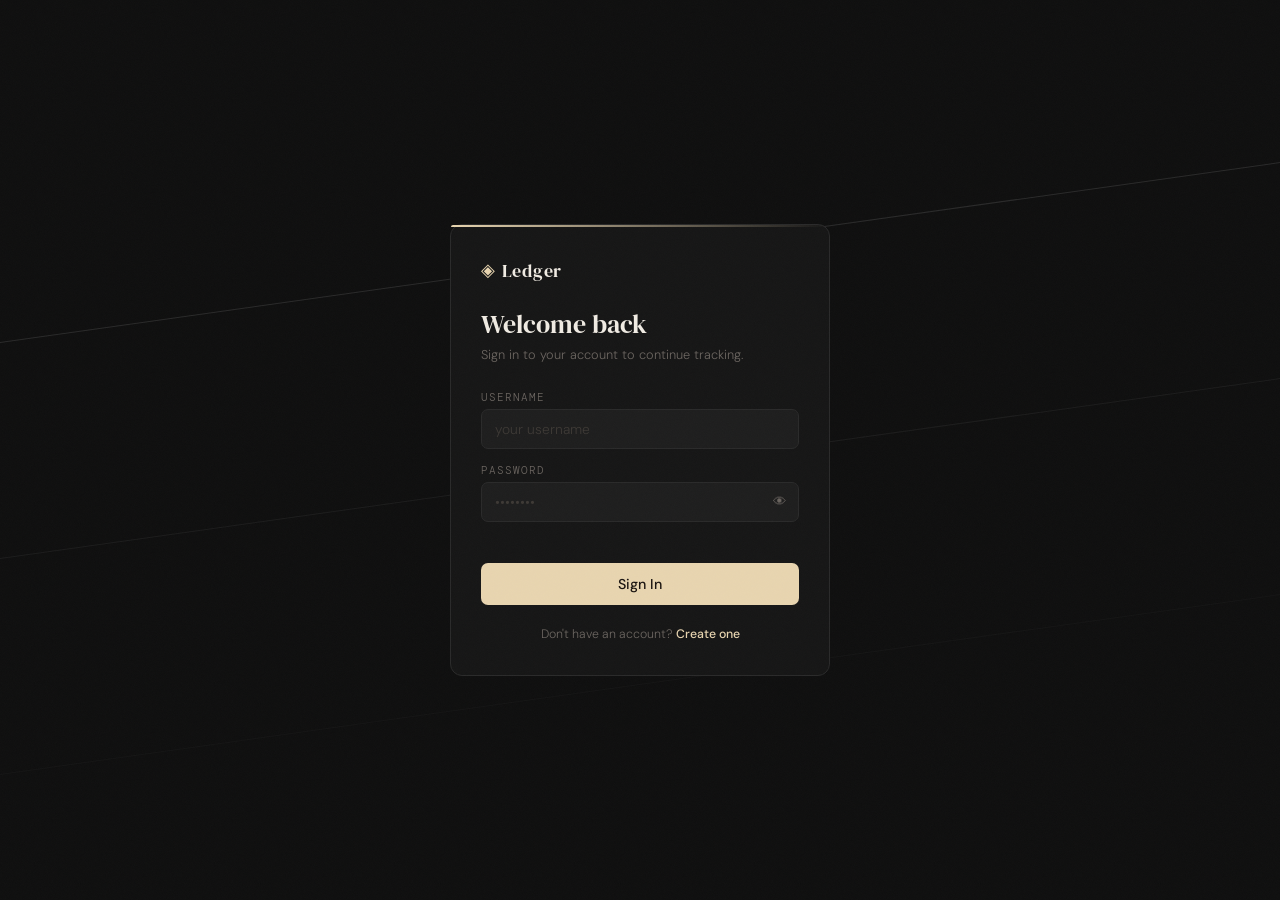
==== frontend/login.html @ a5c193b4 "tambah login register" ====
<!DOCTYPE html>
<html lang="en">

<head>
  <meta charset="UTF-8" />
  <meta name="viewport" content="width=device-width, initial-scale=1.0" />
  <title>Ledger — Sign In</title>
  <link rel="preconnect" href="https://fonts.googleapis.com" />
  <link
    href="https://fonts.googleapis.com/css2?family=DM+Serif+Display:ital@0;1&family=DM+Mono:wght@400;500&family=DM+Sans:wght@300;400;500&display=swap"
    rel="stylesheet" />
  <link rel="stylesheet" href="auth.css" />
</head>

<body>
  <div class="grain"></div>
  <div class="auth-bg">
    <div class="auth-bg-line"></div>
    <div class="auth-bg-line"></div>
    <div class="auth-bg-line"></div>
  </div>

  <main class="auth-wrap">
    <div class="auth-card">
      <div class="auth-logo">
        <span class="auth-logo-icon">◈</span>
        <span class="auth-logo-text">Ledger</span>
      </div>
      <h1 class="auth-title">Welcome back</h1>
      <p class="auth-sub">Sign in to your account to continue tracking.</p>

      <form id="loginForm" novalidate>
        <div class="field">
          <label for="username">Username</label>
          <input type="text" id="username" placeholder="your username" autocomplete="username" />
        </div>
        <div class="field">
          <label for="password">Password</label>
          <div class="input-eye">
            <input type="password" id="password" placeholder="••••••••" autocomplete="current-password" />
            <button type="button" class="eye-btn" id="eyeBtn"><span id="eyeIcon">👁</span></button>
          </div>
        </div>

        <div class="auth-message" id="authMessage"></div>

        <button type="submit" class="auth-btn" id="loginBtn">
          <span class="auth-btn-text">Sign In</span>
        </button>
      </form>

      <p class="auth-switch">Don't have an account? <a href="http://127.0.0.1:5000/register">Create one</a></p>
    </div>
  </main>

  <script>
    const API = "http://127.0.0.1:5000/api";
    const APPROOT = "http://127.0.0.1:5000";

    // Already logged in → go to dashboard
    (function () {
      var token = localStorage.getItem("token");
      if (!token) return;
      try {
        var p = JSON.parse(atob(token.split(".")[1] + "=="));
        if (p.exp > Date.now() / 1000) window.location.href = APPROOT + "/";
      } catch (e) { localStorage.clear(); }
    })();

    var pwInput = document.getElementById("password");
    document.getElementById("eyeBtn").addEventListener("click", function () {
      pwInput.type = pwInput.type === "password" ? "text" : "password";
      document.getElementById("eyeIcon").textContent = pwInput.type === "password" ? "👁" : "🙈";
    });

    // Ganti bagian login form submit menjadi:
    document.getElementById("loginForm").addEventListener("submit", async function (e) {
      e.preventDefault();
      var username = document.getElementById("username").value.trim();
      var password = pwInput.value;
      var msg = document.getElementById("authMessage");
      var btn = document.getElementById("loginBtn");

      if (!username || !password) { showMsg("Please enter username and password.", "error"); return; }

      btn.disabled = true;
      document.querySelector(".auth-btn-text").textContent = "Signing in…";
      try {
        var res = await fetch(API + "/auth/login", {
          method: "POST", headers: { "Content-Type": "application/json" },
          body: JSON.stringify({ username: username, password: password })
        });
        var data = await res.json();
        if (!res.ok) throw new Error(data.error || "Login failed");

        console.log("DEBUG - Response data:", data);
        console.log("DEBUG - Token from server:", data.token);

        if (!data.token) {
          throw new Error("No token received from server");
        }

        // Simpan ke localStorage
        localStorage.setItem("token", data.token);
        localStorage.setItem("username", data.username);

        console.log("DEBUG - Token after save:", localStorage.getItem("token"));
        console.log("DEBUG - Username after save:", localStorage.getItem("username"));

        // 🔥 SET COOKIE juga
        document.cookie = "token=" + data.token + "; path=/; max-age=" + (60 * 60 * 24 * 7);

        console.log("DEBUG - About to redirect to:", APPROOT + "/");

        // Gunakan timeout untuk memastikan localStorage tersimpan
        setTimeout(function () {
          window.location.href = APPROOT + "/";
        }, 100);

      } catch (err) {
        console.error("DEBUG - Error:", err);
        showMsg(err.message, "error");
      } finally {
        btn.disabled = false;
        document.querySelector(".auth-btn-text").textContent = "Sign In";
      }
    });

    function showMsg(text, type) {
      var el = document.getElementById("authMessage");
      el.textContent = text; el.className = "auth-message " + type;
    }
  </script>
</body>

</html>
---- frontend/auth.css ----
/* ── Variables (shared with main app) ───────────────────── */
:root {
  --bg:         #0f0f0f;
  --surface:    #161616;
  --surface2:   #1e1e1e;
  --border:     #2a2a2a;
  --text:       #f0ebe3;
  --muted:      #6b6560;
  --income:     #4ade80;
  --accent:     #e8d5b0;
  --expense:    #f87171;
  --radius:     12px;
  --font-display: 'DM Serif Display', Georgia, serif;
  --font-body:    'DM Sans', sans-serif;
  --font-mono:    'DM Mono', monospace;
}

*, *::before, *::after { box-sizing: border-box; margin: 0; padding: 0; }
html { font-size: 15px; }
body {
  background: var(--bg);
  color: var(--text);
  font-family: var(--font-body);
  font-weight: 300;
  min-height: 100vh;
  display: flex;
  align-items: center;
  justify-content: center;
  overflow: hidden;
}

/* ── Grain ───────────────────────────────────────────────── */
.grain {
  position: fixed; inset: 0; z-index: 999; pointer-events: none; opacity: .025;
  background-image: url("data:image/svg+xml,%3Csvg viewBox='0 0 256 256' xmlns='http://www.w3.org/2000/svg'%3E%3Cfilter id='noise'%3E%3CfeTurbulence type='fractalNoise' baseFrequency='0.9' numOctaves='4' stitchTiles='stitch'/%3E%3C/filter%3E%3Crect width='100%25' height='100%25' filter='url(%23noise)'/%3E%3C/svg%3E");
  background-size: 180px;
}

/* ── Decorative background lines ────────────────────────── */
.auth-bg {
  position: fixed; inset: 0; pointer-events: none; overflow: hidden;
}
.auth-bg-line {
  position: absolute; left: -10%; width: 120%;
  height: 1px; background: var(--border);
  transform-origin: center;
}
.auth-bg-line:nth-child(1) { top: 28%; transform: rotate(-8deg); }
.auth-bg-line:nth-child(2) { top: 52%; transform: rotate(-8deg); opacity: .5; }
.auth-bg-line:nth-child(3) { top: 76%; transform: rotate(-8deg); opacity: .25; }

/* ── Auth wrap ───────────────────────────────────────────── */
.auth-wrap {
  position: relative; z-index: 1;
  width: 100%; padding: 1.5rem;
  display: flex; justify-content: center;
  animation: fadeUp .45s ease both;
}

.auth-card {
  background: var(--surface);
  border: 1px solid var(--border);
  border-radius: var(--radius);
  padding: 2.2rem 2rem;
  width: 100%;
  max-width: 380px;
  position: relative;
}
.auth-card::before {
  content: '';
  position: absolute; top: 0; left: 0; right: 0;
  height: 2px; border-radius: var(--radius) var(--radius) 0 0;
  background: linear-gradient(90deg, var(--accent), transparent);
}

/* ── Logo ────────────────────────────────────────────────── */
.auth-logo {
  display: flex; align-items: center; gap: .45rem;
  margin-bottom: 1.8rem;
}
.auth-logo-icon { font-size: 1.2rem; color: var(--accent); }
.auth-logo-text { font-family: var(--font-display); font-size: 1.2rem; letter-spacing: .04em; }

.auth-title {
  font-family: var(--font-display); font-size: 1.7rem; font-weight: 400;
  line-height: 1.15; margin-bottom: .4rem;
}
.auth-sub {
  color: var(--muted); font-size: .85rem; margin-bottom: 1.8rem; line-height: 1.5;
}

/* ── Fields ─────────────────────────────────────────────── */
.field { margin-bottom: 1rem; }
label {
  display: block; font-size: .7rem; font-family: var(--font-mono);
  letter-spacing: .09em; text-transform: uppercase; color: var(--muted); margin-bottom: .35rem;
}
input {
  width: 100%; background: var(--surface2); border: 1px solid var(--border);
  border-radius: 7px; color: var(--text); padding: .65rem .85rem;
  font-family: var(--font-body); font-size: .92rem; font-weight: 300;
  outline: none; transition: border-color .2s;
}
input::placeholder { color: #3d3935; }
input:focus { border-color: var(--accent); }

.field-hint {
  display: block; margin-top: .3rem;
  font-size: .7rem; font-family: var(--font-mono); color: var(--muted); letter-spacing: .03em;
}

/* Eye toggle */
.input-eye { position: relative; }
.input-eye input { padding-right: 2.6rem; }
.eye-btn {
  position: absolute; right: .6rem; top: 50%; transform: translateY(-50%);
  background: none; border: none; cursor: pointer; font-size: .9rem;
  color: var(--muted); line-height: 1; padding: .2rem; transition: color .15s;
}
.eye-btn:hover { color: var(--text); }

/* ── Strength meter ─────────────────────────────────────── */
.strength-wrap {
  display: flex; align-items: center; gap: .75rem;
  margin-bottom: 1rem; margin-top: -.4rem;
}
.strength-track {
  flex: 1; height: 3px; background: var(--border); border-radius: 2px; overflow: hidden;
}
.strength-fill { height: 100%; width: 0; border-radius: 2px; transition: width .3s, background .3s; }
.strength-label { font-family: var(--font-mono); font-size: .68rem; letter-spacing: .06em; min-width: 60px; text-align: right; }

/* ── Message ─────────────────────────────────────────────── */
.auth-message {
  font-family: var(--font-mono); font-size: .75rem; letter-spacing: .03em;
  min-height: 1.3em; margin-bottom: .6rem; text-align: center;
}
.auth-message.error   { color: var(--expense); }
.auth-message.success { color: var(--income); }

/* ── Submit button ───────────────────────────────────────── */
.auth-btn {
  width: 100%; padding: .8rem;
  background: var(--accent); color: #1a1410;
  border: none; border-radius: 7px;
  font-family: var(--font-body); font-size: .95rem; font-weight: 500;
  cursor: pointer; transition: opacity .18s, transform .12s;
  margin-top: .2rem;
}
.auth-btn:hover  { opacity: .88; }
.auth-btn:active { transform: scale(.98); }
.auth-btn:disabled { opacity: .4; cursor: not-allowed; }

/* ── Switch link ─────────────────────────────────────────── */
.auth-switch {
  text-align: center; margin-top: 1.4rem;
  font-size: .82rem; color: var(--muted);
}
.auth-switch a {
  color: var(--accent); text-decoration: none; font-weight: 500;
  transition: opacity .15s;
}
.auth-switch a:hover { opacity: .75; }

/* ── Animation ───────────────────────────────────────────── */
@keyframes fadeUp {
  from { opacity: 0; transform: translateY(14px); }
  to   { opacity: 1; transform: translateY(0); }
}

@media (max-width: 420px) {
  .auth-card { padding: 1.6rem 1.2rem; }
}
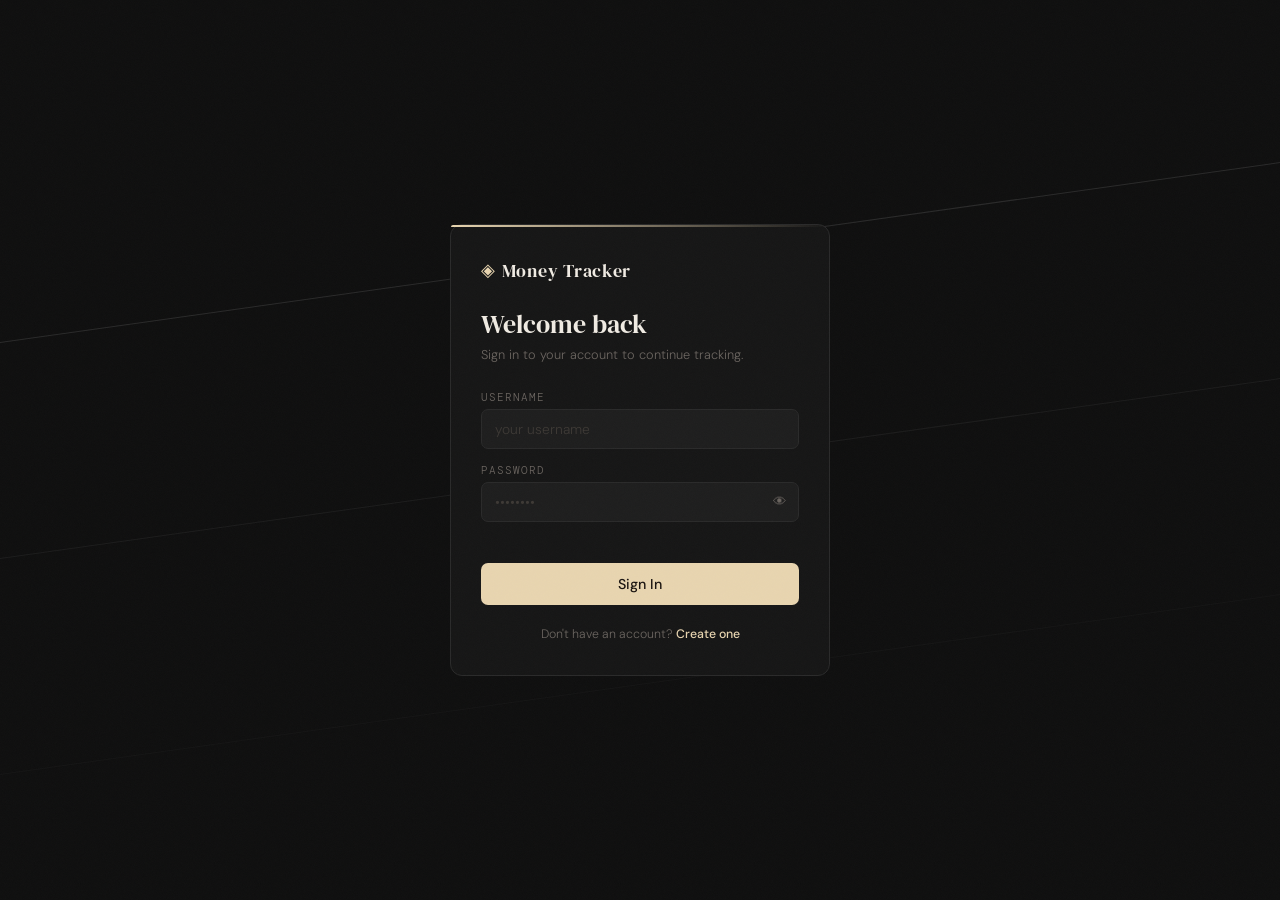
==== commit dded129d: "sorting & filtering" ====
--- a/frontend/login.html
+++ b/frontend/login.html
@@ -4,7 +4,7 @@
 <head>
   <meta charset="UTF-8" />
   <meta name="viewport" content="width=device-width, initial-scale=1.0" />
-  <title>Ledger — Sign In</title>
+  <title>Money Tracker — Sign In</title>
   <link rel="preconnect" href="https://fonts.googleapis.com" />
   <link
     href="https://fonts.googleapis.com/css2?family=DM+Serif+Display:ital@0;1&family=DM+Mono:wght@400;500&family=DM+Sans:wght@300;400;500&display=swap"
@@ -24,7 +24,7 @@
     <div class="auth-card">
       <div class="auth-logo">
         <span class="auth-logo-icon">◈</span>
-        <span class="auth-logo-text">Ledger</span>
+        <span class="auth-logo-text">Money Tracker</span>
       </div>
       <h1 class="auth-title">Welcome back</h1>
       <p class="auth-sub">Sign in to your account to continue tracking.</p>
@@ -57,14 +57,21 @@
     const API = "http://127.0.0.1:5000/api";
     const APPROOT = "http://127.0.0.1:5000";
 
-    // Already logged in → go to dashboard
+    // Cek apakah sudah login - jika ya, langsung redirect ke dashboard
     (function () {
       var token = localStorage.getItem("token");
-      if (!token) return;
-      try {
-        var p = JSON.parse(atob(token.split(".")[1] + "=="));
-        if (p.exp > Date.now() / 1000) window.location.href = APPROOT + "/";
-      } catch (e) { localStorage.clear(); }
+      if (token) {
+        try {
+          var p = JSON.parse(atob(token.split(".")[1] + "=="));
+          if (p.exp > Date.now() / 1000) {
+            console.log("Already logged in, redirecting to dashboard");
+            window.location.href = APPROOT + "/";
+            return;
+          }
+        } catch (e) { 
+          localStorage.clear(); 
+        }
+      }
     })();
 
     var pwInput = document.getElementById("password");
@@ -73,7 +80,6 @@
       document.getElementById("eyeIcon").textContent = pwInput.type === "password" ? "👁" : "🙈";
     });
 
-    // Ganti bagian login form submit menjadi:
     document.getElementById("loginForm").addEventListener("submit", async function (e) {
       e.preventDefault();
       var username = document.getElementById("username").value.trim();
@@ -81,46 +87,54 @@
       var msg = document.getElementById("authMessage");
       var btn = document.getElementById("loginBtn");
 
-      if (!username || !password) { showMsg("Please enter username and password.", "error"); return; }
+      if (!username || !password) { 
+        showMsg("Please enter username and password.", "error"); 
+        return; 
+      }
 
       btn.disabled = true;
       document.querySelector(".auth-btn-text").textContent = "Signing in…";
+      
       try {
         var res = await fetch(API + "/auth/login", {
-          method: "POST", headers: { "Content-Type": "application/json" },
+          method: "POST", 
+          headers: { "Content-Type": "application/json" },
           body: JSON.stringify({ username: username, password: password })
         });
+        
         var data = await res.json();
+        
         if (!res.ok) throw new Error(data.error || "Login failed");
 
-        console.log("DEBUG - Response data:", data);
-        console.log("DEBUG - Token from server:", data.token);
-
-        if (!data.token) {
-          throw new Error("No token received from server");
-        }
-
-        // Simpan ke localStorage
+        console.log("Login successful, saving token...");
+        
+        // Hapus semua data lama terlebih dahulu
+        localStorage.clear();
+        
+        // Simpan token dan username
         localStorage.setItem("token", data.token);
         localStorage.setItem("username", data.username);
-
-        console.log("DEBUG - Token after save:", localStorage.getItem("token"));
-        console.log("DEBUG - Username after save:", localStorage.getItem("username"));
-
-        // 🔥 SET COOKIE juga
+        
+        // Verifikasi token tersimpan
+        var savedToken = localStorage.getItem("token");
+        console.log("Token saved:", savedToken ? "Yes" : "No");
+        console.log("Token length:", savedToken ? savedToken.length : 0);
+        
+        // Set cookie juga untuk backup
         document.cookie = "token=" + data.token + "; path=/; max-age=" + (60 * 60 * 24 * 7);
-
-        console.log("DEBUG - About to redirect to:", APPROOT + "/");
-
-        // Gunakan timeout untuk memastikan localStorage tersimpan
-        setTimeout(function () {
+        
+        // Tampilkan pesan sukses
+        showMsg("Login successful! Redirecting...", "success");
+        
+        // Delay redirect untuk memastikan localStorage tersimpan
+        setTimeout(function() {
+          console.log("Redirecting to dashboard...");
           window.location.href = APPROOT + "/";
-        }, 100);
-
+        }, 500);
+        
       } catch (err) {
-        console.error("DEBUG - Error:", err);
+        console.error("Login error:", err);
         showMsg(err.message, "error");
-      } finally {
         btn.disabled = false;
         document.querySelector(".auth-btn-text").textContent = "Sign In";
       }
@@ -128,7 +142,14 @@
 
     function showMsg(text, type) {
       var el = document.getElementById("authMessage");
-      el.textContent = text; el.className = "auth-message " + type;
+      el.textContent = text; 
+      el.className = "auth-message " + type;
+      if (type === "success") {
+        setTimeout(function() {
+          el.textContent = "";
+          el.className = "auth-message";
+        }, 3000);
+      }
     }
   </script>
 </body>
